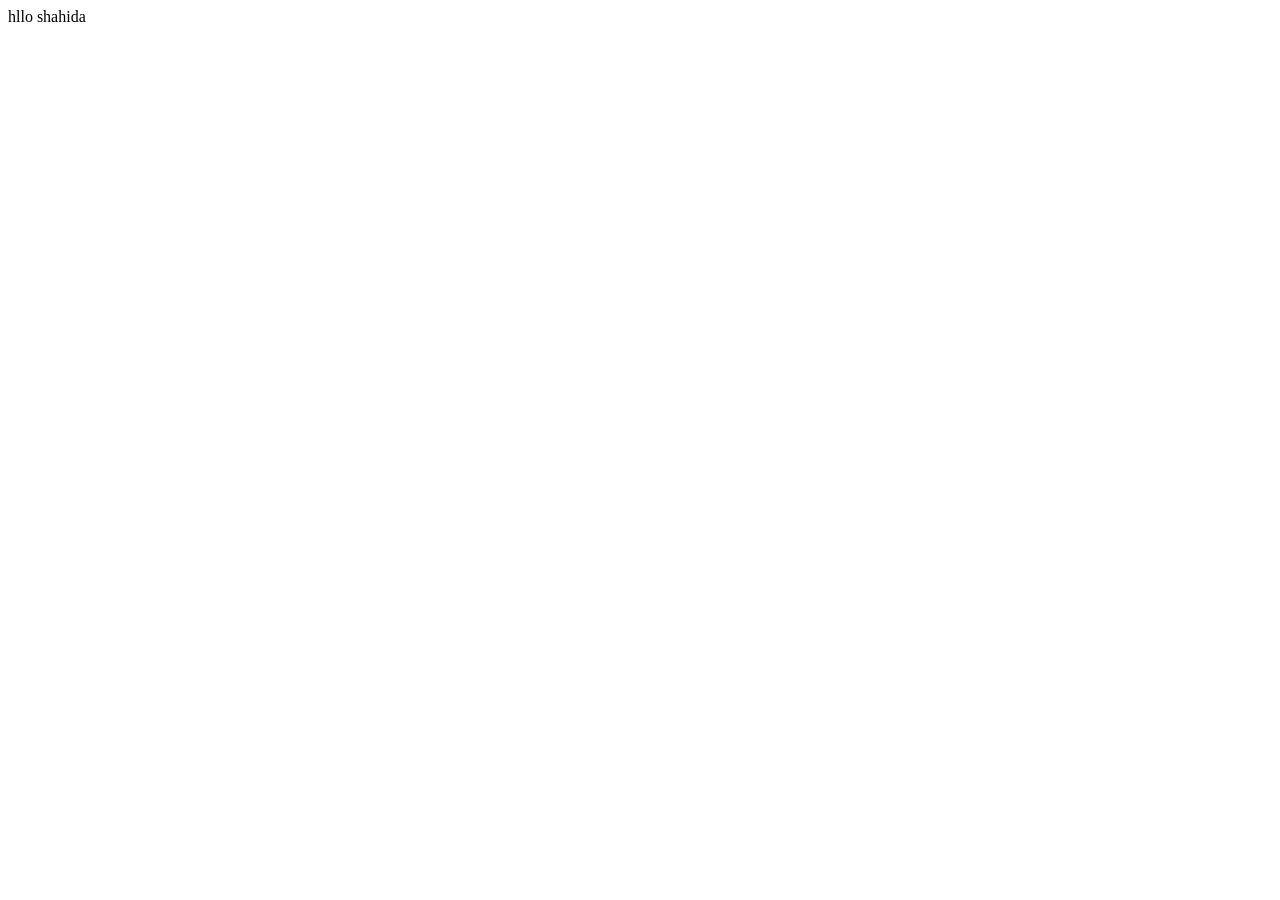
==== index.html @ 23873ef2 "Add files via upload" ====
<!DOCTYPE html>
<html lang="en">
<head>
    <meta charset="UTF-8">
    <meta name="viewport" content="width=device-width, initial-scale=1.0">
    <title>Document</title>
</head>
<body>
    <h>hllo shahida</h>
</body>
</html>
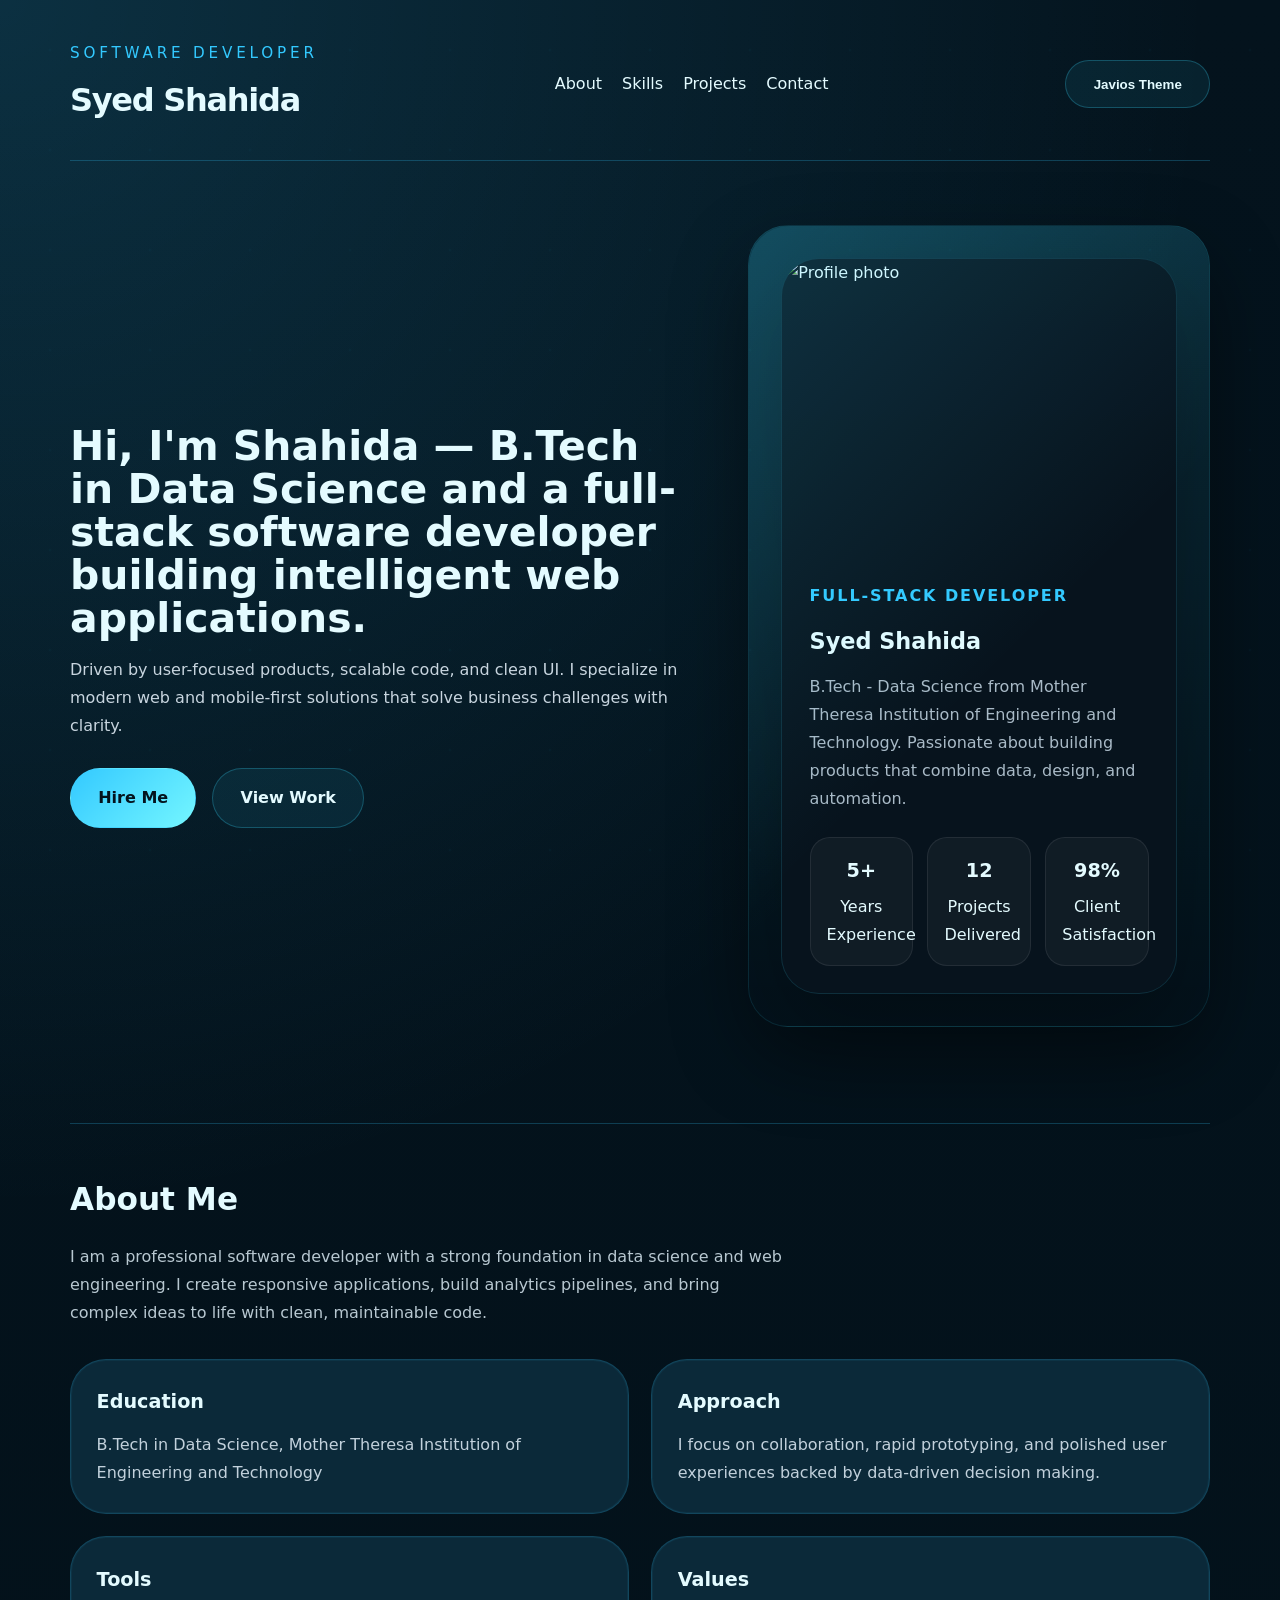
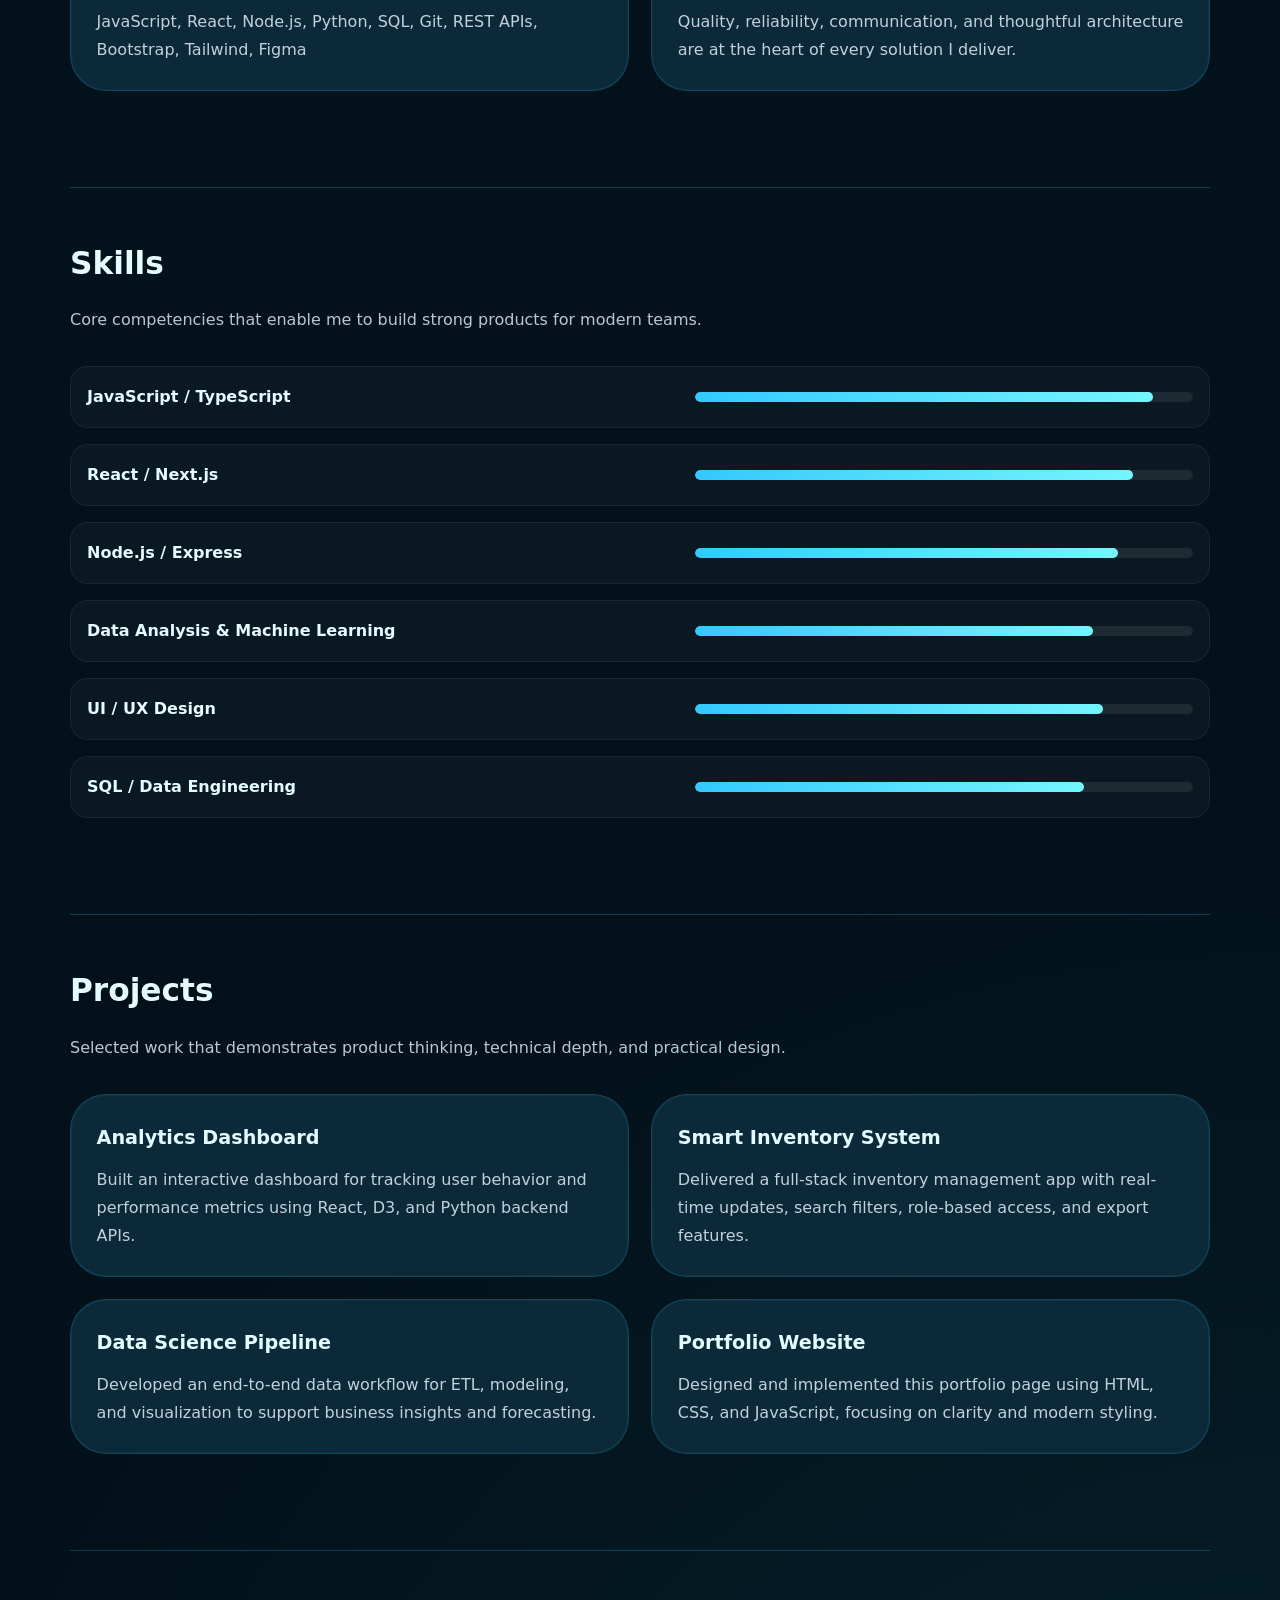
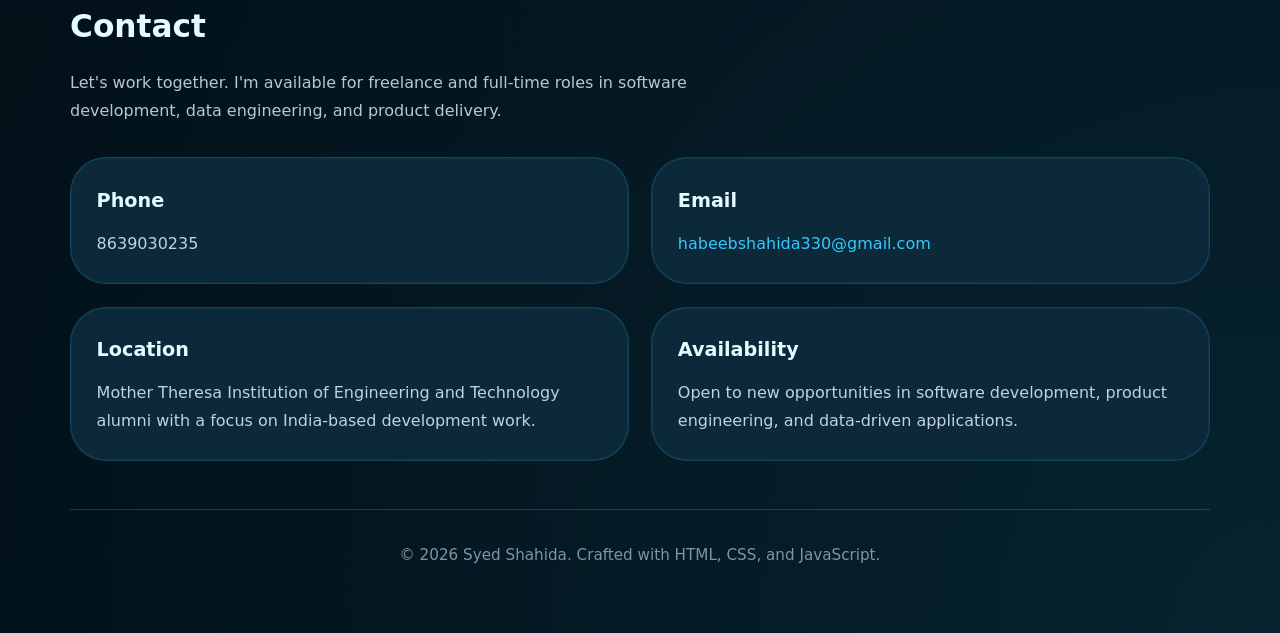
==== commit 79a443d5: "Add files via upload" ====
--- a/index.html
+++ b/index.html
@@ -3,9 +3,528 @@
 <head>
     <meta charset="UTF-8">
     <meta name="viewport" content="width=device-width, initial-scale=1.0">
-    <title>Document</title>
+    <title>Syed Shahida | Software Developer</title>
+    <style>
+        :root {
+            --bg: #04131d;
+            --surface: #0b2939;
+            --surface-soft: #103d51;
+            --text: #e4fbff;
+            --accent: #33c9ff;
+            --accent-strong: #74f6ff;
+            --border: rgba(51, 201, 255, 0.24);
+            --shadow: 0 30px 80px rgba(0, 0, 0, 0.32);
+            font-family: 'Inter', system-ui, sans-serif;
+        }
+
+        body[data-theme='javios'] {
+            --bg: #050b13;
+            --surface: #0c1621;
+            --surface-soft: #102438;
+            --text: #eef2ff;
+            --accent: #f6a11d;
+            --accent-strong: #ffb347;
+            --border: rgba(246, 161, 29, 0.22);
+            --shadow: 0 30px 70px rgba(0, 0, 0, 0.25);
+            background: radial-gradient(circle at top, rgba(246, 161, 29, 0.18), transparent 40%),
+                        linear-gradient(180deg, #08101d 0%, #050b13 100%);
+        }
+
+        * {
+            box-sizing: border-box;
+            margin: 0;
+            padding: 0;
+        }
+
+        body {
+            min-height: 100vh;
+            background: radial-gradient(circle at top left, rgba(51, 201, 255, 0.16), transparent 30%),
+                        radial-gradient(circle at bottom right, rgba(44, 210, 255, 0.1), transparent 35%),
+                        linear-gradient(180deg, #04131d 0%, #021018 100%);
+            color: var(--text);
+            line-height: 1.75;
+        }
+
+        body::before {
+            content: '';
+            position: fixed;
+            inset: 0;
+            background: url('data:image/svg+xml,%3Csvg xmlns="http://www.w3.org/2000/svg" width="100" height="100" viewBox="0 0 100 100"%3E%3Ccircle cx="50" cy="50" r="1.5" fill="rgba(51,201,255,0.08)"/%3E%3C/svg%3E') repeat;
+            opacity: 0.35;
+            pointer-events: none;
+        }
+
+        .container {
+            width: min(1140px, calc(100% - 2rem));
+            margin: 0 auto;
+            padding: 2.5rem 0 4rem;
+        }
+
+        header {
+            display: flex;
+            justify-content: space-between;
+            align-items: center;
+            gap: 1rem;
+            padding-bottom: 2rem;
+            border-bottom: 1px solid var(--border);
+        }
+
+        .brand {
+            display: flex;
+            flex-direction: column;
+            gap: 0.35rem;
+        }
+
+        .brand span {
+            color: var(--accent);
+            font-size: 0.95rem;
+            letter-spacing: 0.25em;
+            text-transform: uppercase;
+        }
+
+        .brand h1 {
+            font-size: clamp(2rem, 2.5vw, 3rem);
+            letter-spacing: -0.04em;
+        }
+
+        .nav-links {
+            display: flex;
+            align-items: center;
+            gap: 1.25rem;
+            flex-wrap: wrap;
+        }
+
+        .nav-links a {
+            color: var(--text);
+            text-decoration: none;
+            transition: color 0.2s ease;
+        }
+
+        .nav-links a:hover {
+            color: var(--accent-strong);
+        }
+
+        .hero {
+            display: grid;
+            grid-template-columns: 1.4fr 1fr;
+            gap: 2rem;
+            align-items: center;
+            padding: 4rem 0 3rem;
+        }
+
+        .hero-copy {
+            max-width: 620px;
+        }
+
+        .hero-copy h2 {
+            font-size: clamp(2.1rem, 3.2vw, 3.4rem);
+            margin-bottom: 1rem;
+            line-height: 1.05;
+        }
+
+        .hero-copy p {
+            margin-bottom: 1.75rem;
+            color: #c8d5df;
+        }
+
+        .hero-buttons {
+            display: flex;
+            flex-wrap: wrap;
+            gap: 1rem;
+        }
+
+        .button, .button-outline {
+            display: inline-flex;
+            align-items: center;
+            justify-content: center;
+            gap: 0.5rem;
+            padding: 0.95rem 1.7rem;
+            border-radius: 999px;
+            border: 1px solid transparent;
+            font-weight: 600;
+            text-decoration: none;
+            cursor: pointer;
+            transition: transform 0.2s ease, background 0.2s ease, border-color 0.2s ease, color 0.2s ease;
+        }
+
+        .button {
+            background: linear-gradient(135deg, var(--accent), var(--accent-strong));
+            color: #04131d;
+        }
+
+        .button-outline {
+            border-color: rgba(58, 217, 255, 0.25);
+            color: var(--text);
+            background: rgba(58, 217, 255, 0.08);
+        }
+
+        .button:hover, .button-outline:hover {
+            transform: translateY(-2px);
+        }
+
+        .hero-photo {
+            position: relative;
+            padding: 2rem;
+            border-radius: 40px;
+            background: linear-gradient(180deg, rgba(58, 217, 255, 0.12), rgba(0, 0, 0, 0.0));
+            box-shadow: var(--shadow);
+            border: 1px solid rgba(58, 217, 255, 0.12);
+        }
+
+        .hero-photo::after {
+            content: '';
+            position: absolute;
+            inset: 0;
+            border-radius: inherit;
+            background: linear-gradient(135deg, rgba(58, 217, 255, 0.16), transparent 55%);
+            pointer-events: none;
+        }
+
+        .profile-card {
+            position: relative;
+            border-radius: 38px;
+            overflow: hidden;
+            background: rgba(8, 20, 30, 0.96);
+            border: 1px solid rgba(58, 217, 255, 0.14);
+            box-shadow: 0 40px 90px rgba(0,0,0,0.28);
+        }
+
+        .profile-card img {
+            width: 100%;
+            display: block;
+            object-fit: cover;
+            aspect-ratio: 4/3;
+        }
+
+        .profile-card .card-content {
+            padding: 1.7rem;
+        }
+
+        .profile-card .role {
+            color: var(--accent);
+            font-weight: 700;
+            letter-spacing: 0.12em;
+            text-transform: uppercase;
+            margin-bottom: 0.75rem;
+        }
+
+        .profile-card h3 {
+            margin-bottom: 0.75rem;
+            font-size: 1.4rem;
+        }
+
+        .profile-card p {
+            color: #a9bac7;
+            margin-bottom: 0.85rem;
+        }
+
+        .stats-grid {
+            display: grid;
+            grid-template-columns: repeat(3, minmax(0, 1fr));
+            gap: 0.9rem;
+            margin-top: 1.5rem;
+        }
+
+        .stat {
+            background: rgba(255,255,255,0.04);
+            border: 1px solid rgba(255,255,255,0.08);
+            padding: 1rem;
+            border-radius: 20px;
+            text-align: center;
+        }
+
+        .stat strong {
+            display: block;
+            font-size: 1.2rem;
+            margin-bottom: 0.35rem;
+        }
+
+        .section {
+            margin-top: 3rem;
+            padding: 3rem 0;
+            border-top: 1px solid var(--border);
+        }
+
+        .section h2 {
+            margin-bottom: 1rem;
+            font-size: 1.95rem;
+        }
+
+        .section p.description {
+            max-width: 720px;
+            color: #b8c8d1;
+            margin-bottom: 2rem;
+        }
+
+        .cards {
+            display: grid;
+            grid-template-columns: repeat(2, minmax(0, 1fr));
+            gap: 1.4rem;
+        }
+
+        .card {
+            background: var(--surface);
+            border: 1px solid rgba(51,201,255,0.18);
+            border-radius: 36px;
+            padding: 1.6rem;
+            box-shadow: inset 0 0 0 1px rgba(51,201,255,0.06);
+        }
+
+        .card h3 {
+            font-size: 1.2rem;
+            margin-bottom: 0.75rem;
+        }
+
+        .card p {
+            color: #c2d1dc;
+        }
+
+        .skills {
+            display: grid;
+            gap: 1rem;
+        }
+
+        .skill-item {
+            display: flex;
+            justify-content: space-between;
+            align-items: center;
+            gap: 1rem;
+            padding: 1rem 1rem;
+            background: rgba(255,255,255,0.03);
+            border: 1px solid rgba(255,255,255,0.06);
+            border-radius: 18px;
+        }
+
+        .skill-item span {
+            font-weight: 600;
+        }
+
+        .skill-meter {
+            width: 45%;
+            height: 10px;
+            border-radius: 999px;
+            background: rgba(255,255,255,0.08);
+            overflow: hidden;
+        }
+
+        .skill-meter span {
+            display: block;
+            height: 100%;
+            border-radius: inherit;
+            background: linear-gradient(90deg, var(--accent), var(--accent-strong));
+        }
+
+        footer {
+            padding-top: 2rem;
+            border-top: 1px solid var(--border);
+            color: #7f95a4;
+            font-size: 0.95rem;
+            text-align: center;
+        }
+
+        @media (max-width: 900px) {
+            .hero {
+                grid-template-columns: 1fr;
+            }
+            .cards {
+                grid-template-columns: 1fr;
+            }
+        }
+    </style>
 </head>
 <body>
-    <h>hllo shahida</h>
+    <div class="container">
+        <header>
+            <div class="brand">
+                <span>Software Developer</span>
+                <h1>Syed Shahida</h1>
+            </div>
+            <nav class="nav-links">
+                <a href="#about">About</a>
+                <a href="#skills">Skills</a>
+                <a href="#projects">Projects</a>
+                <a href="#contact">Contact</a>
+            </nav>
+            <button id="theme-toggle" class="button-outline" type="button">Javios Theme</button>
+        </header>
+
+        <section class="hero">
+            <div class="hero-copy">
+                <h2>Hi, I'm Shahida — B.Tech in Data Science and a full-stack software developer building intelligent web applications.</h2>
+                <p>Driven by user-focused products, scalable code, and clean UI. I specialize in modern web and mobile-first solutions that solve business challenges with clarity.</p>
+                <div class="hero-buttons">
+                    <a class="button" href="#contact">Hire Me</a>
+                    <a class="button-outline" href="#projects">View Work</a>
+                </div>
+            </div>
+
+            <div class="hero-photo">
+                <div class="profile-card">
+                    <img src="https://images.unsplash.com/photo-1524504388940-b1c1722653e1?auto=format&fit=crop&w=900&q=80" alt="Profile photo">
+                    <div class="card-content">
+                        <p class="role">Full-Stack Developer</p>
+                        <h3>Syed Shahida</h3>
+                        <p>B.Tech - Data Science from Mother Theresa Institution of Engineering and Technology. Passionate about building products that combine data, design, and automation.</p>
+                        <div class="stats-grid">
+                            <div class="stat">
+                                <strong>5+</strong>
+                                Years Experience
+                            </div>
+                            <div class="stat">
+                                <strong>12</strong>
+                                Projects Delivered
+                            </div>
+                            <div class="stat">
+                                <strong>98%</strong>
+                                Client Satisfaction
+                            </div>
+                        </div>
+                    </div>
+                </div>
+            </div>
+        </section>
+
+        <section id="about" class="section">
+            <h2>About Me</h2>
+            <p class="description">I am a professional software developer with a strong foundation in data science and web engineering. I create responsive applications, build analytics pipelines, and bring complex ideas to life with clean, maintainable code.</p>
+            <div class="cards">
+                <div class="card">
+                    <h3>Education</h3>
+                    <p>B.Tech in Data Science, Mother Theresa Institution of Engineering and Technology</p>
+                </div>
+                <div class="card">
+                    <h3>Approach</h3>
+                    <p>I focus on collaboration, rapid prototyping, and polished user experiences backed by data-driven decision making.</p>
+                </div>
+                <div class="card">
+                    <h3>Tools</h3>
+                    <p>JavaScript, React, Node.js, Python, SQL, Git, REST APIs, Bootstrap, Tailwind, Figma</p>
+                </div>
+                <div class="card">
+                    <h3>Values</h3>
+                    <p>Quality, reliability, communication, and thoughtful architecture are at the heart of every solution I deliver.</p>
+                </div>
+            </div>
+        </section>
+
+        <section id="skills" class="section">
+            <h2>Skills</h2>
+            <p class="description">Core competencies that enable me to build strong products for modern teams.</p>
+            <div class="skills">
+                <div class="skill-item">
+                    <span>JavaScript / TypeScript</span>
+                    <div class="skill-meter"><span style="width: 92%;"></span></div>
+                </div>
+                <div class="skill-item">
+                    <span>React / Next.js</span>
+                    <div class="skill-meter"><span style="width: 88%;"></span></div>
+                </div>
+                <div class="skill-item">
+                    <span>Node.js / Express</span>
+                    <div class="skill-meter"><span style="width: 85%;"></span></div>
+                </div>
+                <div class="skill-item">
+                    <span>Data Analysis & Machine Learning</span>
+                    <div class="skill-meter"><span style="width: 80%;"></span></div>
+                </div>
+                <div class="skill-item">
+                    <span>UI / UX Design</span>
+                    <div class="skill-meter"><span style="width: 82%;"></span></div>
+                </div>
+                <div class="skill-item">
+                    <span>SQL / Data Engineering</span>
+                    <div class="skill-meter"><span style="width: 78%;"></span></div>
+                </div>
+            </div>
+        </section>
+
+        <section id="projects" class="section">
+            <h2>Projects</h2>
+            <p class="description">Selected work that demonstrates product thinking, technical depth, and practical design.</p>
+            <div class="cards">
+                <div class="card">
+                    <h3>Analytics Dashboard</h3>
+                    <p>Built an interactive dashboard for tracking user behavior and performance metrics using React, D3, and Python backend APIs.</p>
+                </div>
+                <div class="card">
+                    <h3>Smart Inventory System</h3>
+                    <p>Delivered a full-stack inventory management app with real-time updates, search filters, role-based access, and export features.</p>
+                </div>
+                <div class="card">
+                    <h3>Data Science Pipeline</h3>
+                    <p>Developed an end-to-end data workflow for ETL, modeling, and visualization to support business insights and forecasting.</p>
+                </div>
+                <div class="card">
+                    <h3>Portfolio Website</h3>
+                    <p>Designed and implemented this portfolio page using HTML, CSS, and JavaScript, focusing on clarity and modern styling.</p>
+                </div>
+            </div>
+        </section>
+
+        <section id="contact" class="section">
+            <h2>Contact</h2>
+            <p class="description">Let's work together. I'm available for freelance and full-time roles in software development, data engineering, and product delivery.</p>
+            <div class="cards">
+                <div class="card">
+                    <h3>Phone</h3>
+                    <p>8639030235</p>
+                </div>
+                <div class="card">
+                    <h3>Email</h3>
+                    <p><a href="mailto:habeebshahida330@gmail.com" style="color: var(--accent); text-decoration: none;">habeebshahida330@gmail.com</a></p>
+                </div>
+                <div class="card">
+                    <h3>Location</h3>
+                    <p>Mother Theresa Institution of Engineering and Technology alumni with a focus on India-based development work.</p>
+                </div>
+                <div class="card">
+                    <h3>Availability</h3>
+                    <p>Open to new opportunities in software development, product engineering, and data-driven applications.</p>
+                </div>
+            </div>
+        </section>
+
+        <footer>
+            <p>&copy; <span id="year"></span> Syed Shahida. Crafted with HTML, CSS, and JavaScript.</p>
+        </footer>
+    </div>
+
+    <script>
+        const yearSpan = document.getElementById('year');
+        const themeToggle = document.getElementById('theme-toggle');
+        const body = document.body;
+
+        yearSpan.textContent = new Date().getFullYear();
+
+        const savedTheme = localStorage.getItem('theme');
+        if (savedTheme === 'javios') {
+            body.dataset.theme = 'javios';
+            themeToggle.textContent = 'Default Theme';
+        }
+
+        const links = document.querySelectorAll('.nav-links a');
+        links.forEach(link => {
+            link.addEventListener('click', event => {
+                event.preventDefault();
+                const target = document.querySelector(link.getAttribute('href'));
+                if (target) {
+                    window.scrollTo({ top: target.offsetTop - 60, behavior: 'smooth' });
+                }
+            });
+        });
+
+        themeToggle.addEventListener('click', () => {
+            const isJavios = body.dataset.theme === 'javios';
+            if (isJavios) {
+                body.removeAttribute('data-theme');
+                localStorage.removeItem('theme');
+                themeToggle.textContent = 'Javios Theme';
+            } else {
+                body.dataset.theme = 'javios';
+                localStorage.setItem('theme', 'javios');
+                themeToggle.textContent = 'Default Theme';
+            }
+        });
+    </script>
 </body>
 </html>
